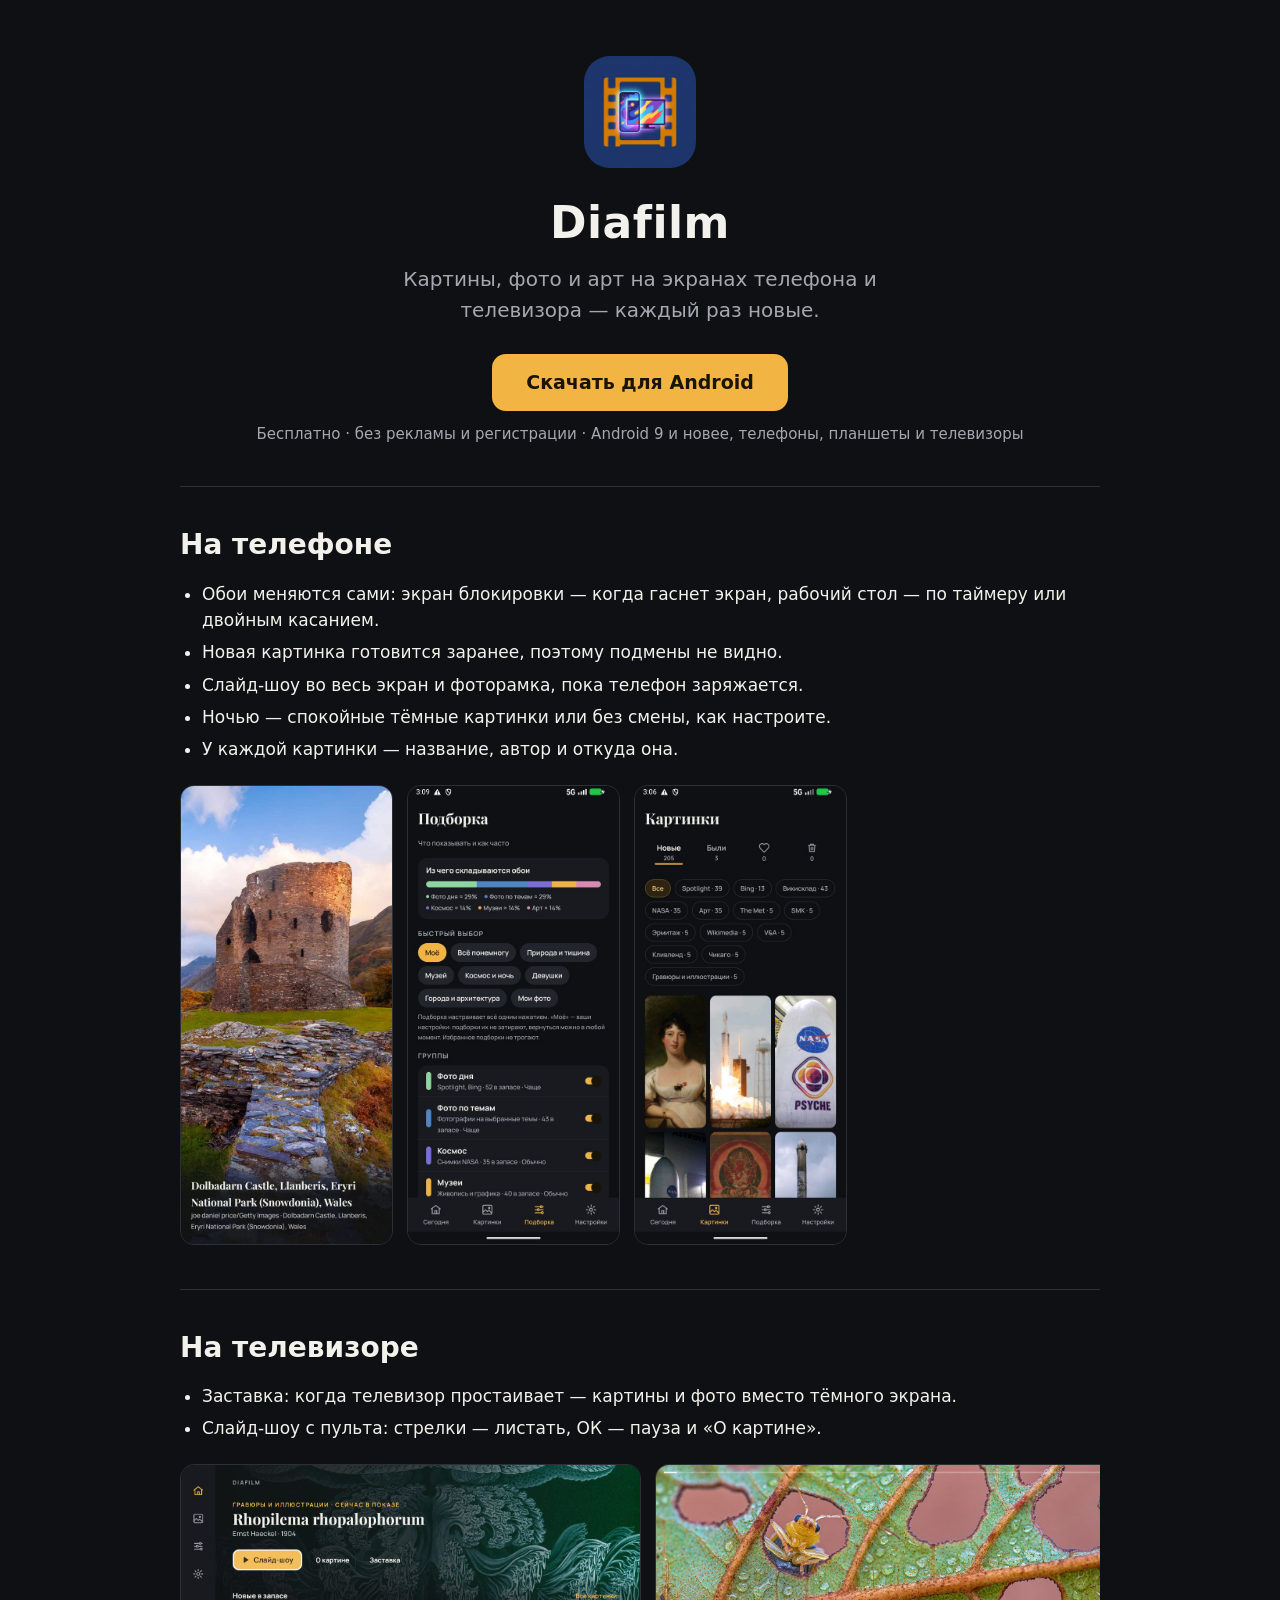
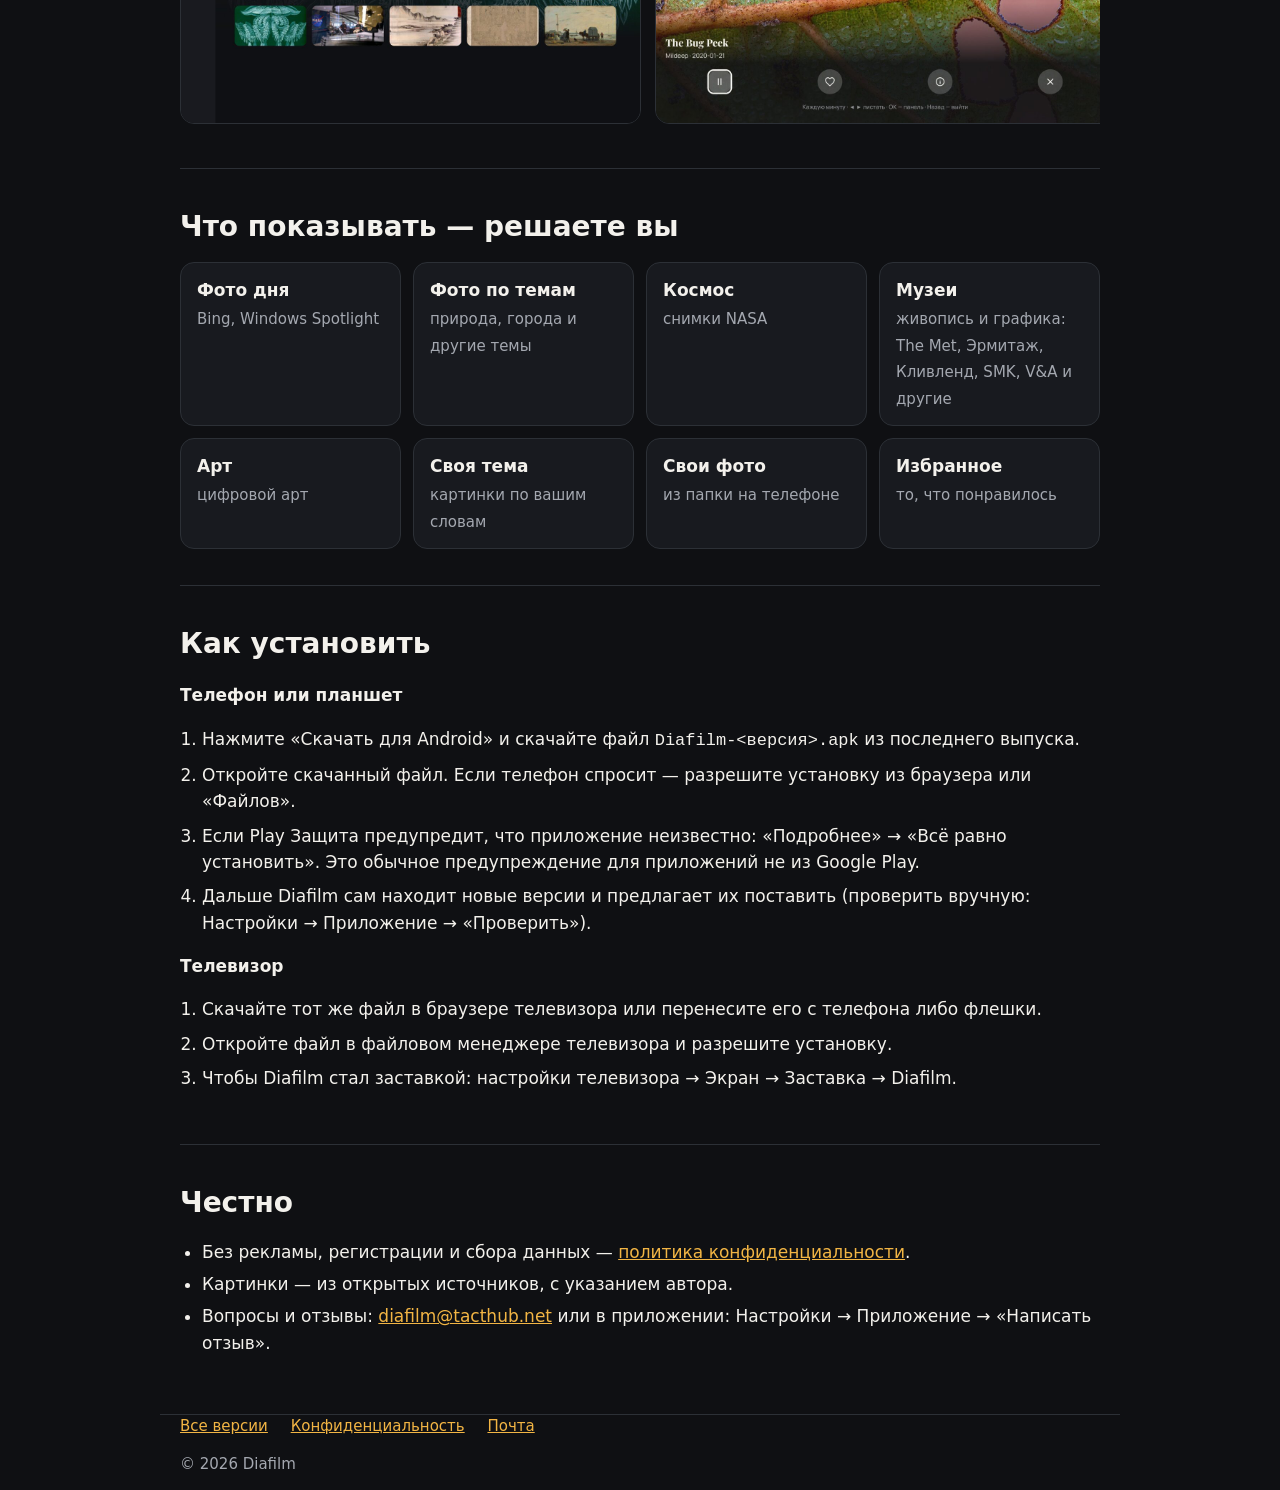
==== index.html @ 5a305401 "Сайт Diafilm (GitHub Pages): главная, политика, скриншоты" ====
<!DOCTYPE html>
<html lang="ru">
<head>
<meta charset="utf-8">
<meta name="viewport" content="width=device-width, initial-scale=1">
<title>Diafilm — картины, фото и арт на экранах телефона и телевизора</title>
<meta name="description" content="Diafilm сам меняет обои на телефоне, показывает слайд-шоу и фоторамку, а на телевизоре — заставку из картин и фото. Бесплатно, без рекламы и сбора данных.">
<meta property="og:title" content="Diafilm">
<meta property="og:description" content="Картины, фото и арт на экранах телефона и телевизора. Без рекламы и сбора данных.">
<meta property="og:image" content="https://sapronov-maks.github.io/diafilm/img/og.jpg">
<meta property="og:type" content="website">
<link rel="icon" href="img/favicon.png">
<link rel="stylesheet" href="style.css">
</head>
<body>

<header class="hero wrap">
  <img class="icon" src="img/icon.png" alt="Иконка Diafilm">
  <h1>Diafilm</h1>
  <p class="lead">Картины, фото и арт на экранах телефона и телевизора — каждый раз новые.</p>
  <a class="btn" href="https://github.com/sapronov-maks/diafilm/releases/latest">Скачать для Android</a>
  <div class="note">Бесплатно · без рекламы и регистрации · Android 9 и новее, телефоны, планшеты и телевизоры</div>
</header>

<main class="wrap">

<section>
  <h2>На телефоне</h2>
  <ul class="points">
    <li>Обои меняются сами: экран блокировки — когда гаснет экран, рабочий стол — по таймеру или двойным касанием.</li>
    <li>Новая картинка готовится заранее, поэтому подмены не видно.</li>
    <li>Слайд-шоу во весь экран и фоторамка, пока телефон заряжается.</li>
    <li>Ночью — спокойные тёмные картинки или без смены, как настроите.</li>
    <li>У каждой картинки — название, автор и откуда она.</li>
  </ul>
  <div class="shots phone">
    <img src="img/phone-2-slideshow.jpg" alt="Слайд-шоу на телефоне" loading="lazy">
    <img src="img/phone-4-sources.jpg" alt="Подборка: что показывать" loading="lazy">
    <img src="img/phone-5-pictures.jpg" alt="Скачанные картинки" loading="lazy">
  </div>
</section>

<section>
  <h2>На телевизоре</h2>
  <ul class="points">
    <li>Заставка: когда телевизор простаивает — картины и фото вместо тёмного экрана.</li>
    <li>Слайд-шоу с пульта: стрелки — листать, ОК — пауза и «О картине».</li>
  </ul>
  <div class="shots tv">
    <img src="img/tv-1-home.jpg" alt="Главный экран на телевизоре" loading="lazy">
    <img src="img/tv-2-slideshow.jpg" alt="Слайд-шоу на телевизоре" loading="lazy">
    <img src="img/tv-4-saver.jpg" alt="Настройка заставки" loading="lazy">
  </div>
</section>

<section>
  <h2>Что показывать — решаете вы</h2>
  <div class="cards">
    <div class="card"><b>Фото дня</b><span>Bing, Windows Spotlight</span></div>
    <div class="card"><b>Фото по темам</b><span>природа, города и другие темы</span></div>
    <div class="card"><b>Космос</b><span>снимки NASA</span></div>
    <div class="card"><b>Музеи</b><span>живопись и графика: The Met, Эрмитаж, Кливленд, SMK, V&amp;A и другие</span></div>
    <div class="card"><b>Арт</b><span>цифровой арт</span></div>
    <div class="card"><b>Своя тема</b><span>картинки по вашим словам</span></div>
    <div class="card"><b>Свои фото</b><span>из папки на телефоне</span></div>
    <div class="card"><b>Избранное</b><span>то, что понравилось</span></div>
  </div>
</section>

<section id="install">
  <h2>Как установить</h2>
  <p><b>Телефон или планшет</b></p>
  <ol class="steps">
    <li>Нажмите «Скачать для Android» и скачайте файл <code>Diafilm-&lt;версия&gt;.apk</code> из последнего выпуска.</li>
    <li>Откройте скачанный файл. Если телефон спросит — разрешите установку из браузера или «Файлов».</li>
    <li>Если Play Защита предупредит, что приложение неизвестно: «Подробнее» → «Всё равно установить».
        Это обычное предупреждение для приложений не из Google Play.</li>
    <li>Дальше Diafilm сам находит новые версии и предлагает их поставить
        (проверить вручную: Настройки → Приложение → «Проверить»).</li>
  </ol>
  <p><b>Телевизор</b></p>
  <ol class="steps">
    <li>Скачайте тот же файл в браузере телевизора или перенесите его с телефона либо флешки.</li>
    <li>Откройте файл в файловом менеджере телевизора и разрешите установку.</li>
    <li>Чтобы Diafilm стал заставкой: настройки телевизора → Экран → Заставка → Diafilm.</li>
  </ol>
</section>

<section>
  <h2>Честно</h2>
  <ul class="points">
    <li>Без рекламы, регистрации и сбора данных — <a href="privacy.html">политика конфиденциальности</a>.</li>
    <li>Картинки — из открытых источников, с указанием автора.</li>
    <li>Вопросы и отзывы: <a href="mailto:diafilm@tacthub.net">diafilm@tacthub.net</a>
        или в приложении: Настройки → Приложение → «Написать отзыв».</li>
  </ul>
</section>

</main>

<footer class="wrap">
  <a href="https://github.com/sapronov-maks/diafilm/releases">Все версии</a>
  <a href="privacy.html">Конфиденциальность</a>
  <a href="mailto:diafilm@tacthub.net">Почта</a>
  <p>© 2026 Diafilm</p>
</footer>

</body>
</html>
---- style.css ----
/* Цвета — как в приложении (Ui.kt). */
:root {
  --bg: #0F1013; --surface: #181A1F; --border: #2C3036;
  --text: #F3F1EC; --muted: #A4A8B0; --accent: #F2B544; --on-accent: #1A1405;
}
* { box-sizing: border-box; }
html { -webkit-text-size-adjust: 100%; }
body {
  margin: 0; background: var(--bg); color: var(--text);
  font: 17px/1.55 system-ui, -apple-system, "Segoe UI", Roboto, "Noto Sans", sans-serif;
}
a { color: var(--accent); }
.wrap { max-width: 960px; margin: 0 auto; padding: 0 20px; }

header.hero { text-align: center; padding: 56px 0 40px; }
.hero img.icon { width: 112px; height: 112px; border-radius: 26px; }
.hero h1 { font-size: 44px; margin: 14px 0 6px; letter-spacing: .5px; }
.hero p.lead { font-size: 20px; color: var(--muted); margin: 0 auto 28px; max-width: 560px; }
.btn {
  display: inline-block; background: var(--accent); color: var(--on-accent); text-decoration: none;
  font-weight: 700; font-size: 19px; padding: 14px 34px; border-radius: 14px;
}
.btn:hover { filter: brightness(1.08); }
.note { color: var(--muted); font-size: 15px; margin-top: 12px; }

section { padding: 36px 0; border-top: 1px solid var(--border); }
section h2 { font-size: 28px; margin: 0 0 14px; }
ul.points { padding-left: 22px; margin: 0 0 22px; }
ul.points li { margin: 6px 0; }
.shots { display: flex; gap: 14px; overflow-x: auto; padding-bottom: 8px; }
.shots img { border-radius: 14px; border: 1px solid var(--border); flex: none; }
.shots.phone img { height: 460px; }
.shots.tv img { height: 260px; }

.cards { display: grid; grid-template-columns: repeat(auto-fit, minmax(200px, 1fr)); gap: 12px; }
.card { background: var(--surface); border: 1px solid var(--border); border-radius: 14px; padding: 14px 16px; }
.card b { display: block; margin-bottom: 2px; }
.card span { color: var(--muted); font-size: 15px; }

ol.steps { padding-left: 22px; }
ol.steps li { margin: 8px 0; }

footer { border-top: 1px solid var(--border); padding: 28px 0 48px; color: var(--muted); font-size: 15px; }
footer a { margin-right: 18px; }

/* Политика */
.doc { max-width: 760px; padding-top: 32px; padding-bottom: 32px; }
.doc h1 { font-size: 32px; }
.doc h2 { font-size: 22px; margin-top: 30px; }
.doc hr { border: 0; border-top: 1px solid var(--border); margin: 40px 0; }
.back { display: inline-block; margin-bottom: 8px; }

@media (max-width: 600px) {
  .hero h1 { font-size: 36px; }
  .shots.phone img { height: 380px; }
  .shots.tv img { height: 180px; }
}
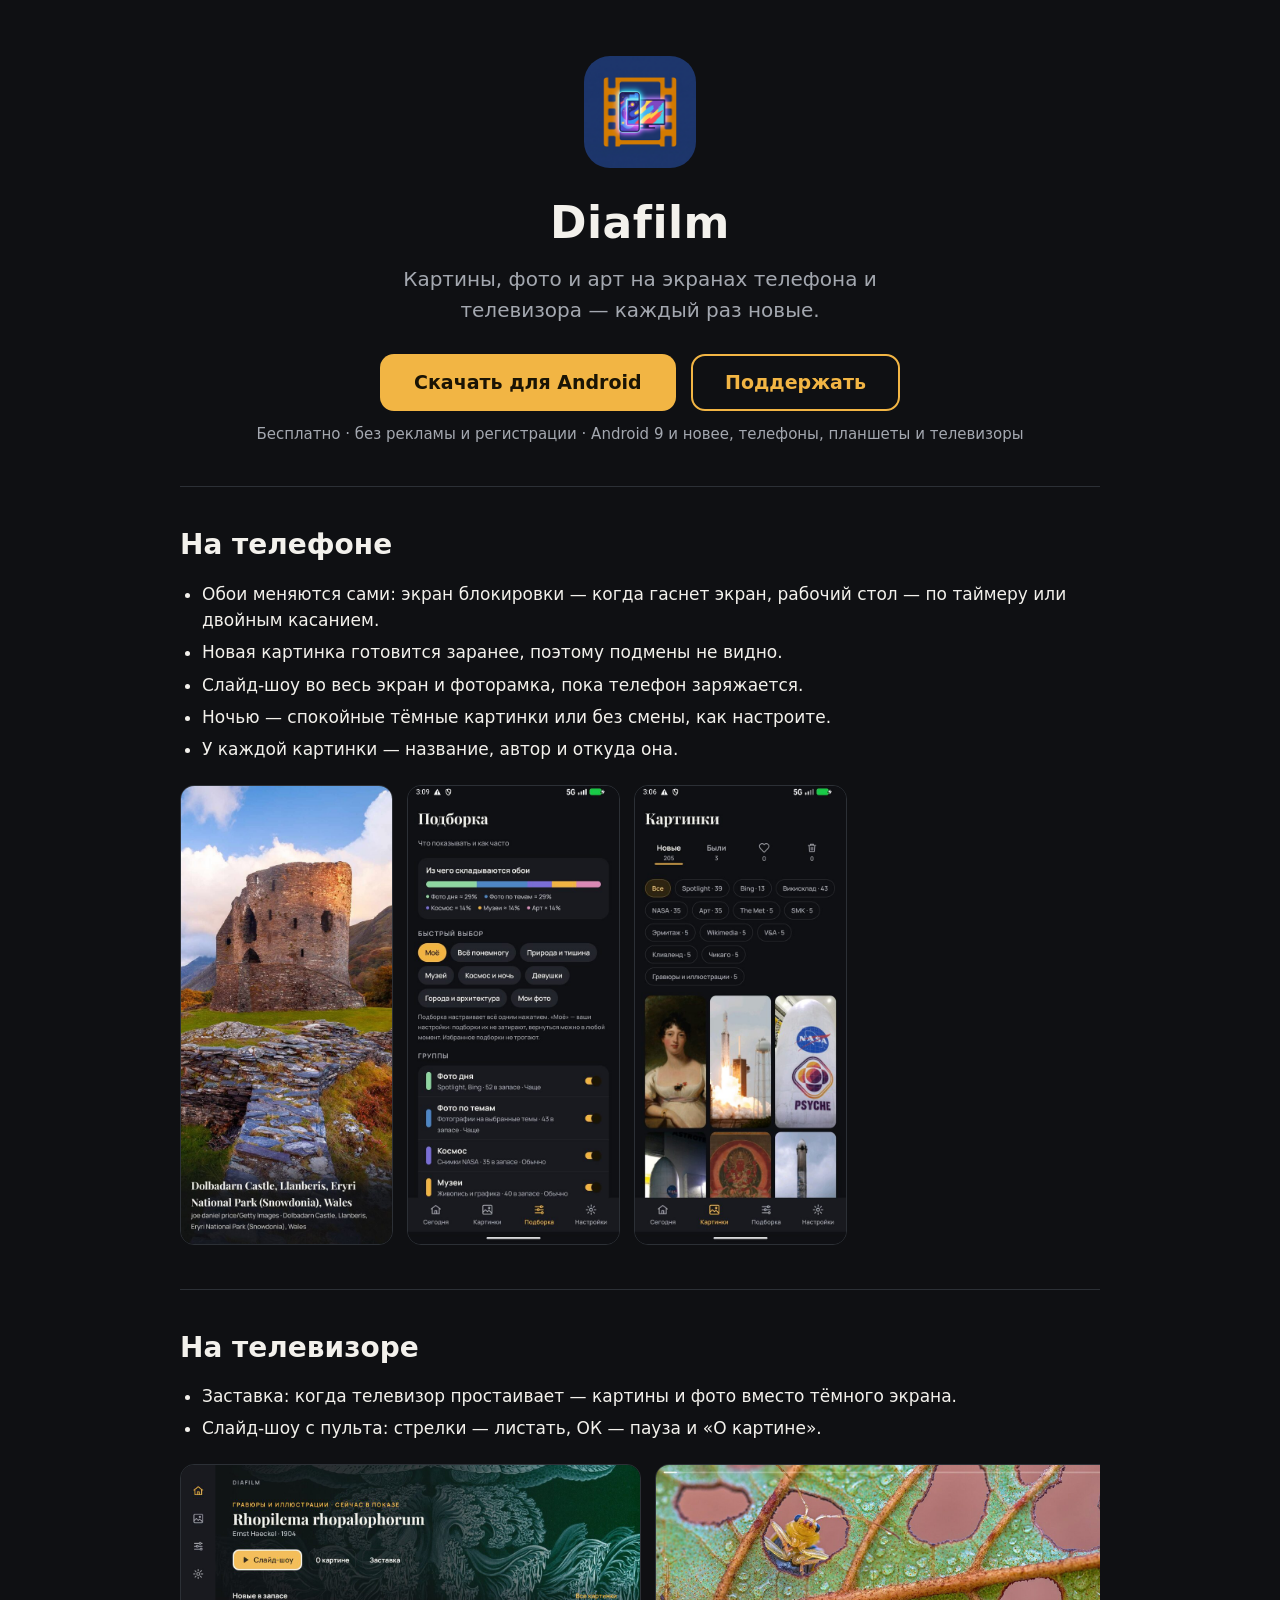
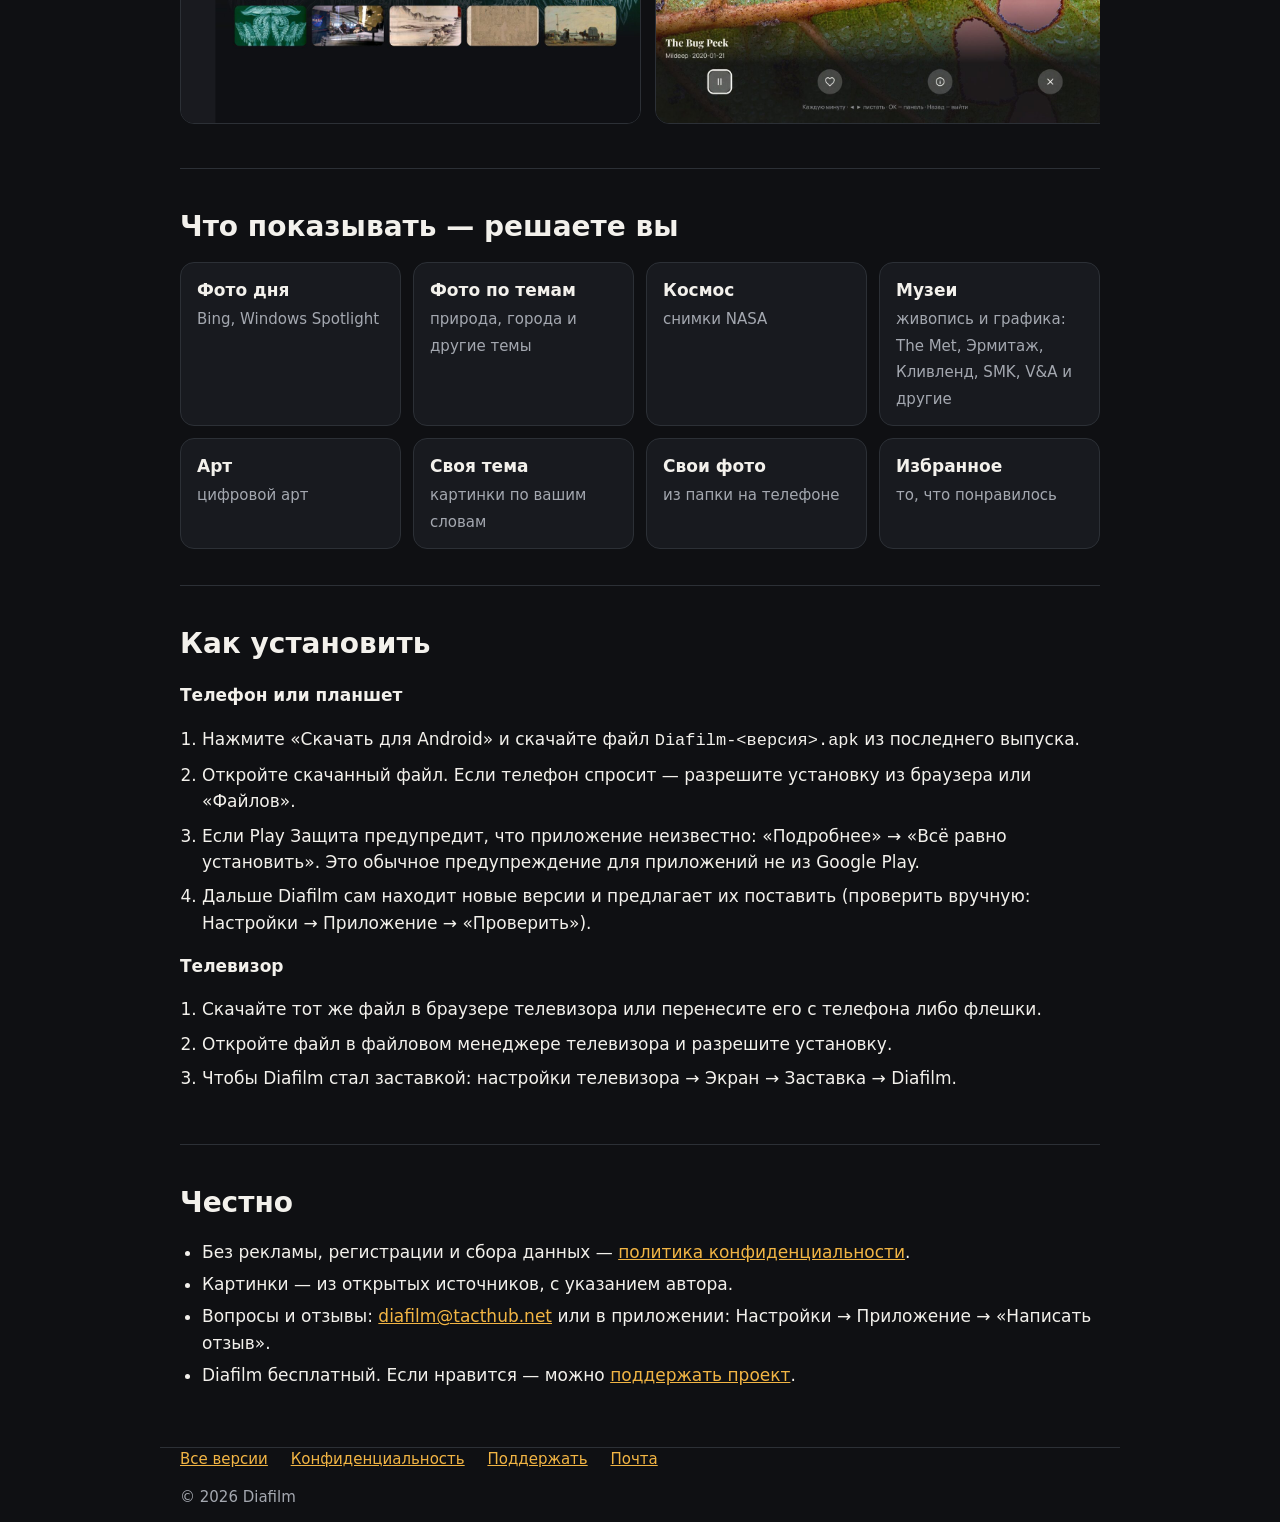
==== commit 756796b4: "Сайт: страница «Поддержать проект» (CloudTips, Boosty, TON, Tron, LTC)" ====
--- a/index.html
+++ b/index.html
@@ -19,6 +19,7 @@
   <h1>Diafilm</h1>
   <p class="lead">Картины, фото и арт на экранах телефона и телевизора — каждый раз новые.</p>
   <a class="btn" href="https://github.com/sapronov-maks/diafilm/releases/latest">Скачать для Android</a>
+  <a class="btn btn2 btn-support" href="support.html">Поддержать</a>
   <div class="note">Бесплатно · без рекламы и регистрации · Android 9 и новее, телефоны, планшеты и телевизоры</div>
 </header>
 
@@ -93,6 +94,7 @@
     <li>Картинки — из открытых источников, с указанием автора.</li>
     <li>Вопросы и отзывы: <a href="mailto:diafilm@tacthub.net">diafilm@tacthub.net</a>
         или в приложении: Настройки → Приложение → «Написать отзыв».</li>
+    <li>Diafilm бесплатный. Если нравится — можно <a href="support.html">поддержать проект</a>.</li>
   </ul>
 </section>
 
@@ -101,6 +103,7 @@
 <footer class="wrap">
   <a href="https://github.com/sapronov-maks/diafilm/releases">Все версии</a>
   <a href="privacy.html">Конфиденциальность</a>
+  <a href="support.html">Поддержать</a>
   <a href="mailto:diafilm@tacthub.net">Почта</a>
   <p>© 2026 Diafilm</p>
 </footer>
--- a/style.css
+++ b/style.css
@@ -55,3 +55,21 @@
   .shots.phone img { height: 380px; }
   .shots.tv img { height: 180px; }
 }
+
+/* Поддержать */
+.pay { display: flex; flex-wrap: wrap; gap: 12px; }
+.btn2 { background: transparent; color: var(--accent); border: 2px solid var(--accent); padding: 12px 32px; }
+.crypto { display: grid; gap: 12px; margin-top: 12px; }
+.coin { display: flex; gap: 18px; align-items: center; }
+.coin img { width: 160px; height: 160px; background: #fff; border-radius: 10px; padding: 6px; flex: none; }
+.coin b { display: block; margin-bottom: 6px; }
+.addr { display: block; word-break: break-all; font-size: 15px; background: var(--bg); border: 1px solid var(--border);
+  border-radius: 8px; padding: 8px 10px; margin-bottom: 10px; }
+.copy { background: var(--surface); color: var(--text); border: 1px solid var(--border); border-radius: 10px;
+  padding: 8px 16px; font: inherit; font-size: 15px; cursor: pointer; }
+.copy:hover { border-color: var(--accent); }
+.btn-support { margin-left: 10px; }
+@media (max-width: 600px) {
+  .coin { flex-direction: column; align-items: flex-start; }
+  .btn-support { margin: 12px 0 0; }
+}
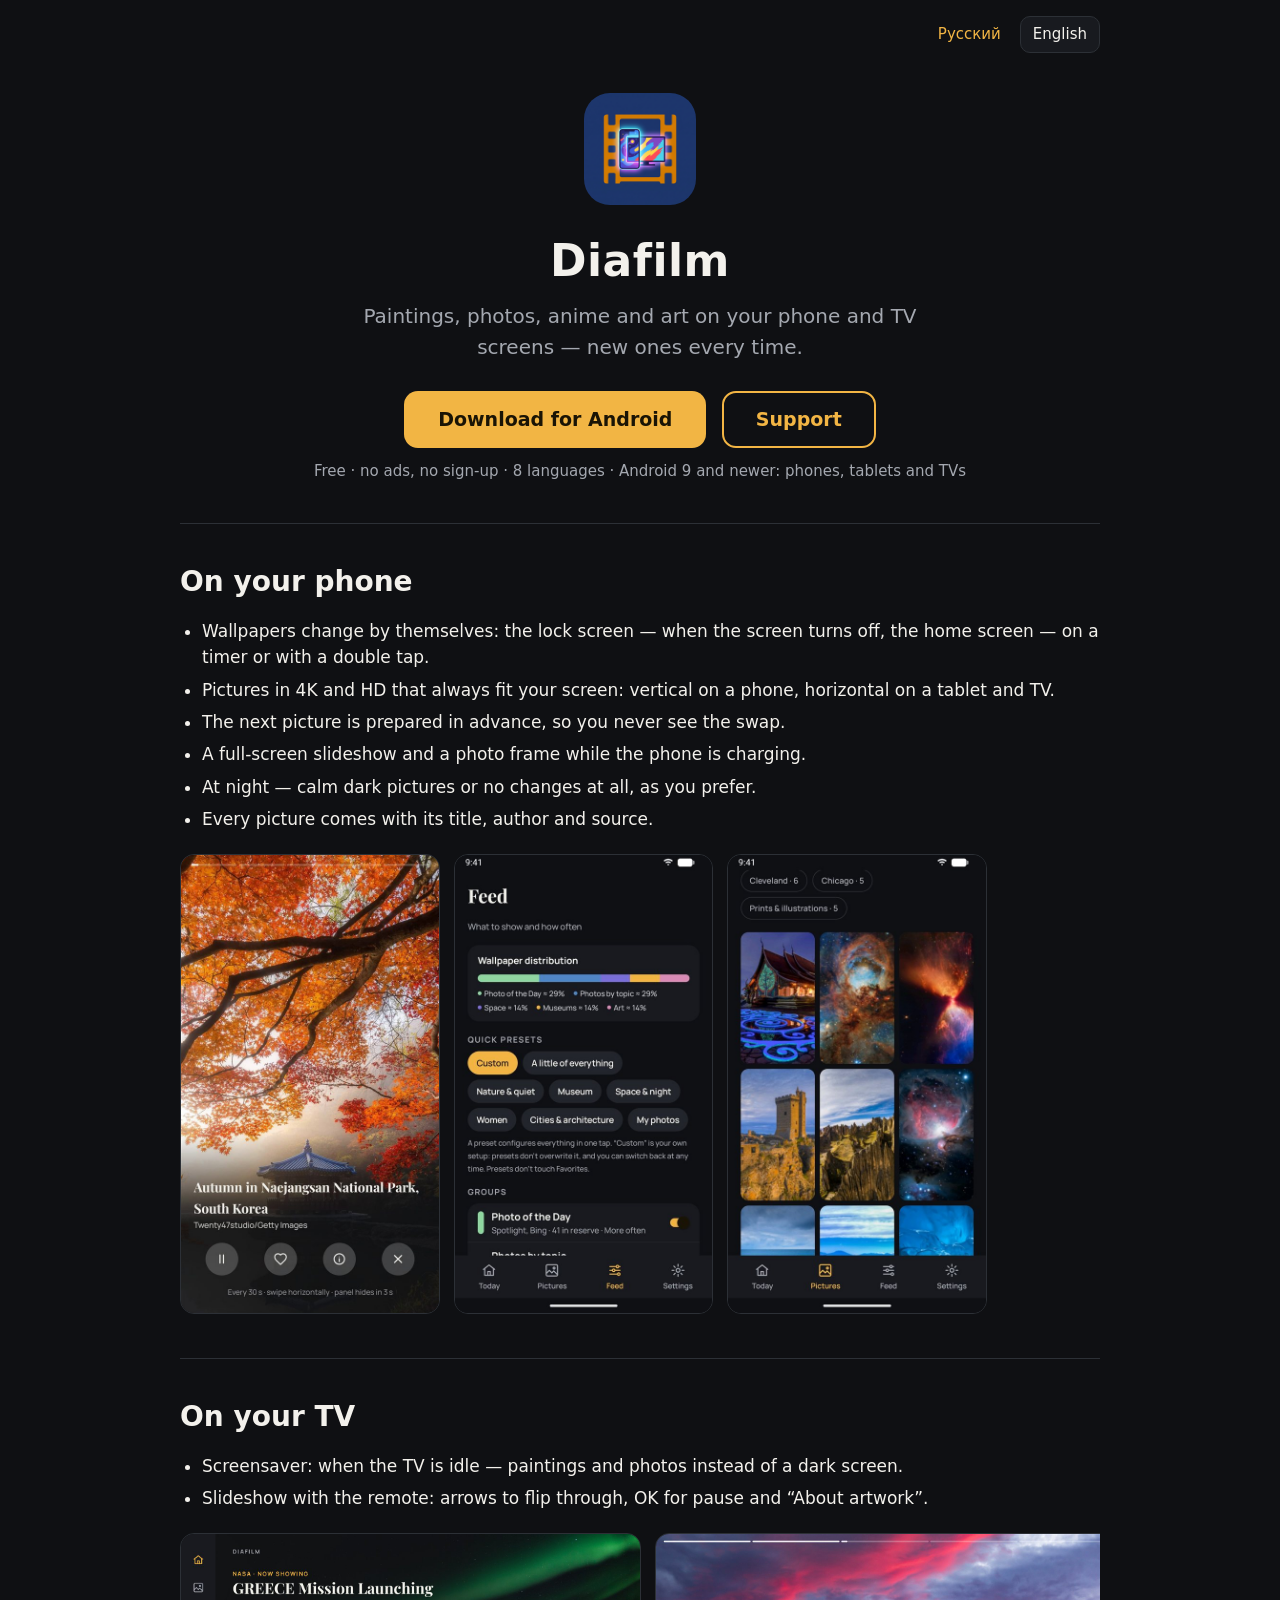
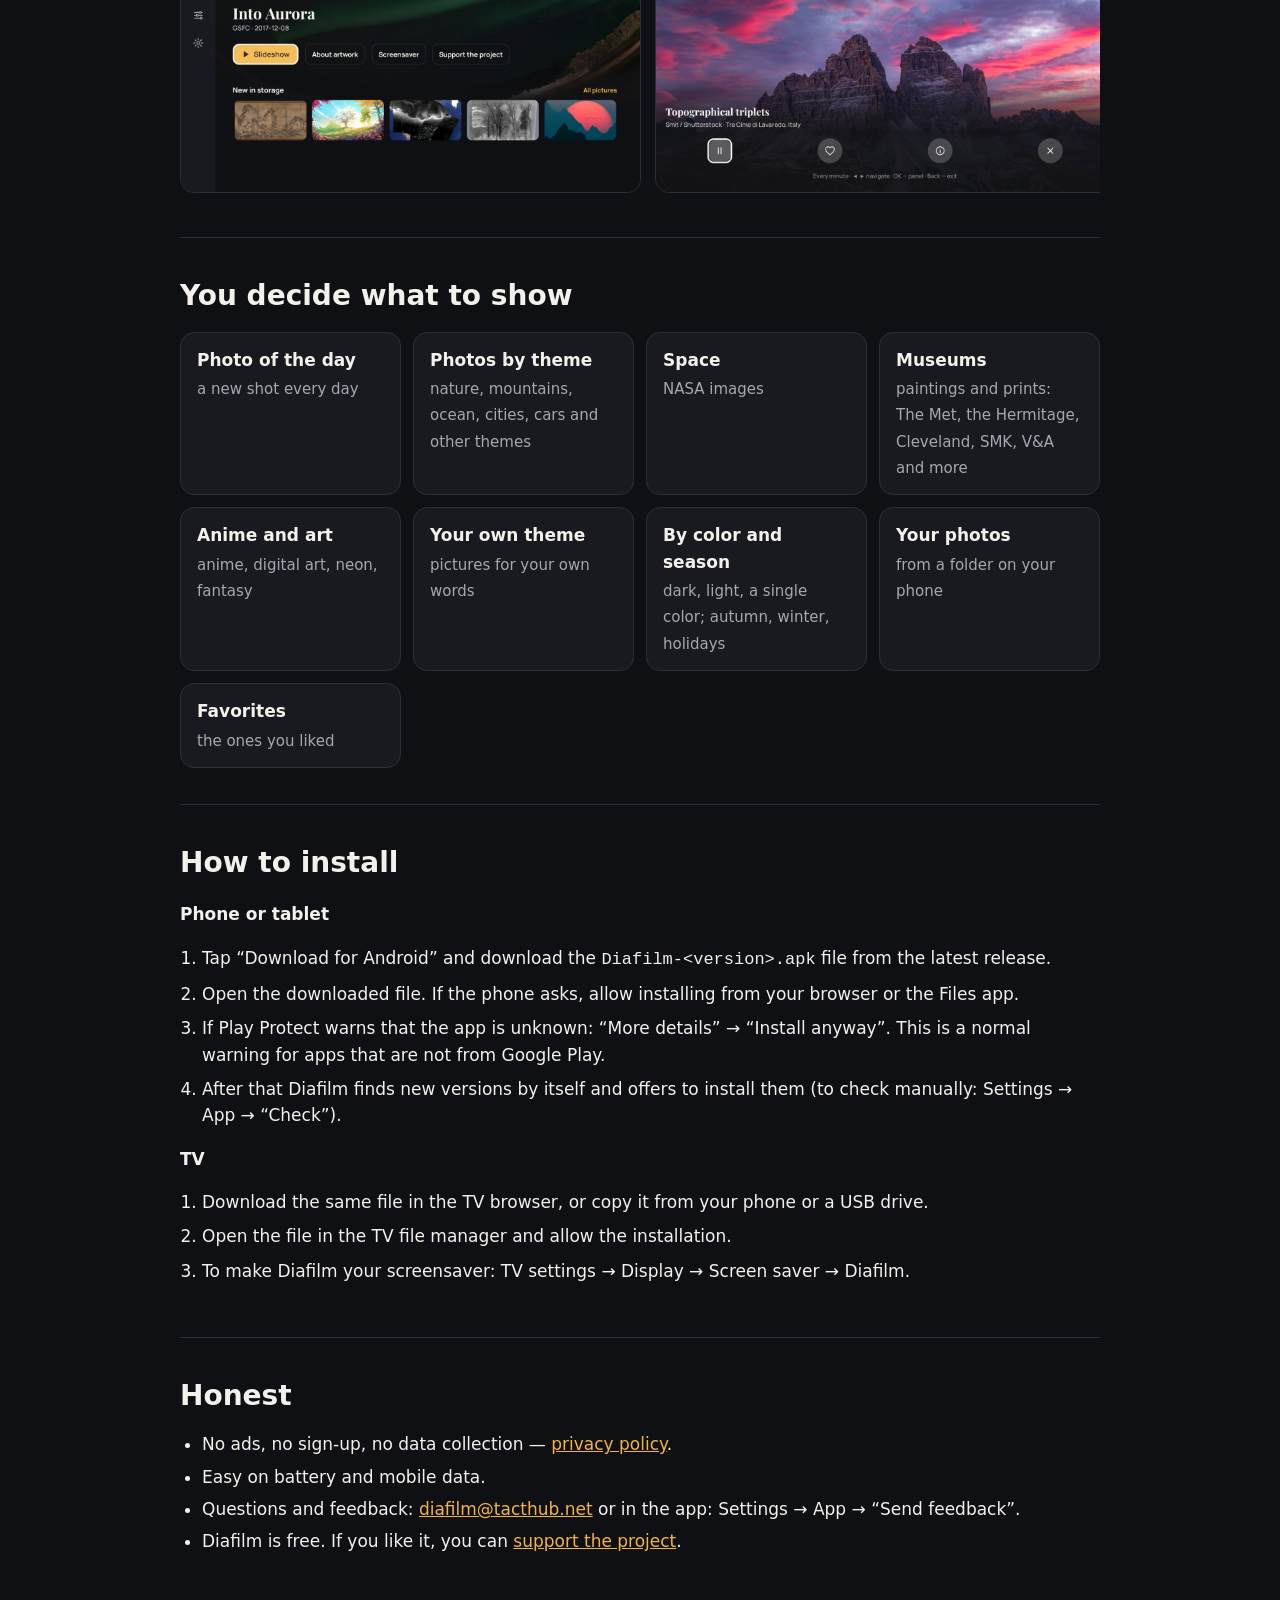
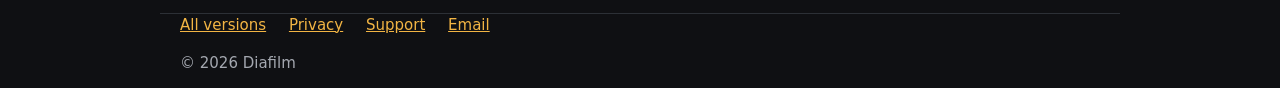
==== commit 64e4e223: "Сайт на двух языках (русский и английский на одной странице), обновлены тексты Co-Authored-By: Claud" ====
--- a/index.html
+++ b/index.html
@@ -1,26 +1,36 @@
 <!DOCTYPE html>
-<html lang="ru">
+<html lang="ru" data-lang="ru"
+      data-title-ru="Diafilm — картины, фото и арт на экранах телефона и телевизора"
+      data-title-en="Diafilm — paintings, photos and art on your phone and TV screens">
 <head>
 <meta charset="utf-8">
 <meta name="viewport" content="width=device-width, initial-scale=1">
 <title>Diafilm — картины, фото и арт на экранах телефона и телевизора</title>
-<meta name="description" content="Diafilm сам меняет обои на телефоне, показывает слайд-шоу и фоторамку, а на телевизоре — заставку из картин и фото. Бесплатно, без рекламы и сбора данных.">
+<meta name="description" content="Diafilm сам меняет обои на телефоне, показывает слайд-шоу и фоторамку, а на телевизоре — заставку из картин и фото. Бесплатно, без рекламы и сбора данных. Wallpapers that change by themselves, a slideshow and a TV screensaver. Free, no ads.">
 <meta property="og:title" content="Diafilm">
-<meta property="og:description" content="Картины, фото и арт на экранах телефона и телевизора. Без рекламы и сбора данных.">
+<meta property="og:description" content="Картины, фото и арт на экранах телефона и телевизора. Paintings, photos and art on your phone and TV screens.">
 <meta property="og:image" content="https://sapronov-maks.github.io/diafilm/img/og.jpg">
 <meta property="og:type" content="website">
 <link rel="icon" href="img/favicon.png">
 <link rel="stylesheet" href="style.css">
+<script src="lang.js"></script>
 </head>
 <body>
+
+<nav class="lang wrap">
+  <button type="button" data-set="ru" lang="ru">Русский</button>
+  <button type="button" data-set="en" lang="en">English</button>
+</nav>
+
+<div data-l="ru" lang="ru">
 
 <header class="hero wrap">
   <img class="icon" src="img/icon.png" alt="Иконка Diafilm">
   <h1>Diafilm</h1>
-  <p class="lead">Картины, фото и арт на экранах телефона и телевизора — каждый раз новые.</p>
+  <p class="lead">Картины, фото, аниме и арт на экранах телефона и телевизора — каждый раз новые.</p>
   <a class="btn" href="https://github.com/sapronov-maks/diafilm/releases/latest">Скачать для Android</a>
   <a class="btn btn2 btn-support" href="support.html">Поддержать</a>
-  <div class="note">Бесплатно · без рекламы и регистрации · Android 9 и новее, телефоны, планшеты и телевизоры</div>
+  <div class="note">Бесплатно · без рекламы и регистрации · 8 языков · Android 9 и новее, телефоны, планшеты и телевизоры</div>
 </header>
 
 <main class="wrap">
@@ -29,6 +39,7 @@
   <h2>На телефоне</h2>
   <ul class="points">
     <li>Обои меняются сами: экран блокировки — когда гаснет экран, рабочий стол — по таймеру или двойным касанием.</li>
+    <li>Картинки в 4K и HD, всегда под ваш экран: на телефоне — вертикальные, на планшете и телевизоре — горизонтальные.</li>
     <li>Новая картинка готовится заранее, поэтому подмены не видно.</li>
     <li>Слайд-шоу во весь экран и фоторамка, пока телефон заряжается.</li>
     <li>Ночью — спокойные тёмные картинки или без смены, как настроите.</li>
@@ -57,12 +68,13 @@
 <section>
   <h2>Что показывать — решаете вы</h2>
   <div class="cards">
-    <div class="card"><b>Фото дня</b><span>Bing, Windows Spotlight</span></div>
-    <div class="card"><b>Фото по темам</b><span>природа, города и другие темы</span></div>
+    <div class="card"><b>Фото дня</b><span>новый снимок каждый день</span></div>
+    <div class="card"><b>Фото по темам</b><span>природа, горы, океан, города, машины и другие темы</span></div>
     <div class="card"><b>Космос</b><span>снимки NASA</span></div>
     <div class="card"><b>Музеи</b><span>живопись и графика: The Met, Эрмитаж, Кливленд, SMK, V&amp;A и другие</span></div>
-    <div class="card"><b>Арт</b><span>цифровой арт</span></div>
+    <div class="card"><b>Аниме и арт</b><span>аниме, цифровой арт, неон, фэнтези</span></div>
     <div class="card"><b>Своя тема</b><span>картинки по вашим словам</span></div>
+    <div class="card"><b>По цвету и сезону</b><span>тёмные, светлые, одного цвета; осенние, зимние, новогодние</span></div>
     <div class="card"><b>Свои фото</b><span>из папки на телефоне</span></div>
     <div class="card"><b>Избранное</b><span>то, что понравилось</span></div>
   </div>
@@ -91,7 +103,7 @@
   <h2>Честно</h2>
   <ul class="points">
     <li>Без рекламы, регистрации и сбора данных — <a href="privacy.html">политика конфиденциальности</a>.</li>
-    <li>Картинки — из открытых источников, с указанием автора.</li>
+    <li>Бережёт батарею и мобильный интернет.</li>
     <li>Вопросы и отзывы: <a href="mailto:diafilm@tacthub.net">diafilm@tacthub.net</a>
         или в приложении: Настройки → Приложение → «Написать отзыв».</li>
     <li>Diafilm бесплатный. Если нравится — можно <a href="support.html">поддержать проект</a>.</li>
@@ -108,5 +120,107 @@
   <p>© 2026 Diafilm</p>
 </footer>
 
+</div>
+
+<div data-l="en" lang="en">
+
+<header class="hero wrap">
+  <img class="icon" src="img/icon.png" alt="Diafilm icon">
+  <h1>Diafilm</h1>
+  <p class="lead">Paintings, photos, anime and art on your phone and TV screens — new ones every time.</p>
+  <a class="btn" href="https://github.com/sapronov-maks/diafilm/releases/latest">Download for Android</a>
+  <a class="btn btn2 btn-support" href="support.html">Support</a>
+  <div class="note">Free · no ads, no sign-up · 8 languages · Android 9 and newer: phones, tablets and TVs</div>
+</header>
+
+<main class="wrap">
+
+<section>
+  <h2>On your phone</h2>
+  <ul class="points">
+    <li>Wallpapers change by themselves: the lock screen — when the screen turns off, the home screen — on a timer or with a double tap.</li>
+    <li>Pictures in 4K and HD that always fit your screen: vertical on a phone, horizontal on a tablet and TV.</li>
+    <li>The next picture is prepared in advance, so you never see the swap.</li>
+    <li>A full-screen slideshow and a photo frame while the phone is charging.</li>
+    <li>At night — calm dark pictures or no changes at all, as you prefer.</li>
+    <li>Every picture comes with its title, author and source.</li>
+  </ul>
+  <div class="shots phone">
+    <img src="img/en/phone-slideshow.jpg" alt="Slideshow on a phone" loading="lazy">
+    <img src="img/en/phone-feed.jpg" alt="Feed: what to show" loading="lazy">
+    <img src="img/en/phone-pictures.jpg" alt="Downloaded pictures" loading="lazy">
+  </div>
+</section>
+
+<section>
+  <h2>On your TV</h2>
+  <ul class="points">
+    <li>Screensaver: when the TV is idle — paintings and photos instead of a dark screen.</li>
+    <li>Slideshow with the remote: arrows to flip through, OK for pause and “About artwork”.</li>
+  </ul>
+  <div class="shots tv">
+    <img src="img/en/tv-home.jpg" alt="Home screen on a TV" loading="lazy">
+    <img src="img/en/tv-slideshow.jpg" alt="Slideshow on a TV" loading="lazy">
+    <img src="img/en/tv-pictures.jpg" alt="Pictures on a TV" loading="lazy">
+  </div>
+</section>
+
+<section>
+  <h2>You decide what to show</h2>
+  <div class="cards">
+    <div class="card"><b>Photo of the day</b><span>a new shot every day</span></div>
+    <div class="card"><b>Photos by theme</b><span>nature, mountains, ocean, cities, cars and other themes</span></div>
+    <div class="card"><b>Space</b><span>NASA images</span></div>
+    <div class="card"><b>Museums</b><span>paintings and prints: The Met, the Hermitage, Cleveland, SMK, V&amp;A and more</span></div>
+    <div class="card"><b>Anime and art</b><span>anime, digital art, neon, fantasy</span></div>
+    <div class="card"><b>Your own theme</b><span>pictures for your own words</span></div>
+    <div class="card"><b>By color and season</b><span>dark, light, a single color; autumn, winter, holidays</span></div>
+    <div class="card"><b>Your photos</b><span>from a folder on your phone</span></div>
+    <div class="card"><b>Favorites</b><span>the ones you liked</span></div>
+  </div>
+</section>
+
+<section>
+  <h2>How to install</h2>
+  <p><b>Phone or tablet</b></p>
+  <ol class="steps">
+    <li>Tap “Download for Android” and download the <code>Diafilm-&lt;version&gt;.apk</code> file from the latest release.</li>
+    <li>Open the downloaded file. If the phone asks, allow installing from your browser or the Files app.</li>
+    <li>If Play Protect warns that the app is unknown: “More details” → “Install anyway”.
+        This is a normal warning for apps that are not from Google Play.</li>
+    <li>After that Diafilm finds new versions by itself and offers to install them
+        (to check manually: Settings → App → “Check”).</li>
+  </ol>
+  <p><b>TV</b></p>
+  <ol class="steps">
+    <li>Download the same file in the TV browser, or copy it from your phone or a USB drive.</li>
+    <li>Open the file in the TV file manager and allow the installation.</li>
+    <li>To make Diafilm your screensaver: TV settings → Display → Screen saver → Diafilm.</li>
+  </ol>
+</section>
+
+<section>
+  <h2>Honest</h2>
+  <ul class="points">
+    <li>No ads, no sign-up, no data collection — <a href="privacy.html#english">privacy policy</a>.</li>
+    <li>Easy on battery and mobile data.</li>
+    <li>Questions and feedback: <a href="mailto:diafilm@tacthub.net">diafilm@tacthub.net</a>
+        or in the app: Settings → App → “Send feedback”.</li>
+    <li>Diafilm is free. If you like it, you can <a href="support.html">support the project</a>.</li>
+  </ul>
+</section>
+
+</main>
+
+<footer class="wrap">
+  <a href="https://github.com/sapronov-maks/diafilm/releases">All versions</a>
+  <a href="privacy.html#english">Privacy</a>
+  <a href="support.html">Support</a>
+  <a href="mailto:diafilm@tacthub.net">Email</a>
+  <p>© 2026 Diafilm</p>
+</footer>
+
+</div>
+
 </body>
 </html>
--- a/style.css
+++ b/style.css
@@ -12,7 +12,18 @@
 a { color: var(--accent); }
 .wrap { max-width: 960px; margin: 0 auto; padding: 0 20px; }
 
-header.hero { text-align: center; padding: 56px 0 40px; }
+html[data-lang="ru"] [data-l="en"], html[data-lang="en"] [data-l="ru"] { display: none !important; }
+nav.lang { display: flex; justify-content: flex-end; gap: 6px; padding-top: 16px; }
+nav.lang button {
+  background: transparent; color: var(--accent); border: 1px solid transparent; border-radius: 10px;
+  padding: 6px 12px; font: inherit; font-size: 15px; cursor: pointer;
+}
+nav.lang button:hover { border-color: var(--border); }
+html[data-lang="ru"] nav.lang [data-set="ru"], html[data-lang="en"] nav.lang [data-set="en"] {
+  color: var(--text); border-color: var(--border); background: var(--surface); cursor: default;
+}
+
+header.hero { text-align: center; padding: 40px 0 40px; }
 .hero img.icon { width: 112px; height: 112px; border-radius: 26px; }
 .hero h1 { font-size: 44px; margin: 14px 0 6px; letter-spacing: .5px; }
 .hero p.lead { font-size: 20px; color: var(--muted); margin: 0 auto 28px; max-width: 560px; }
